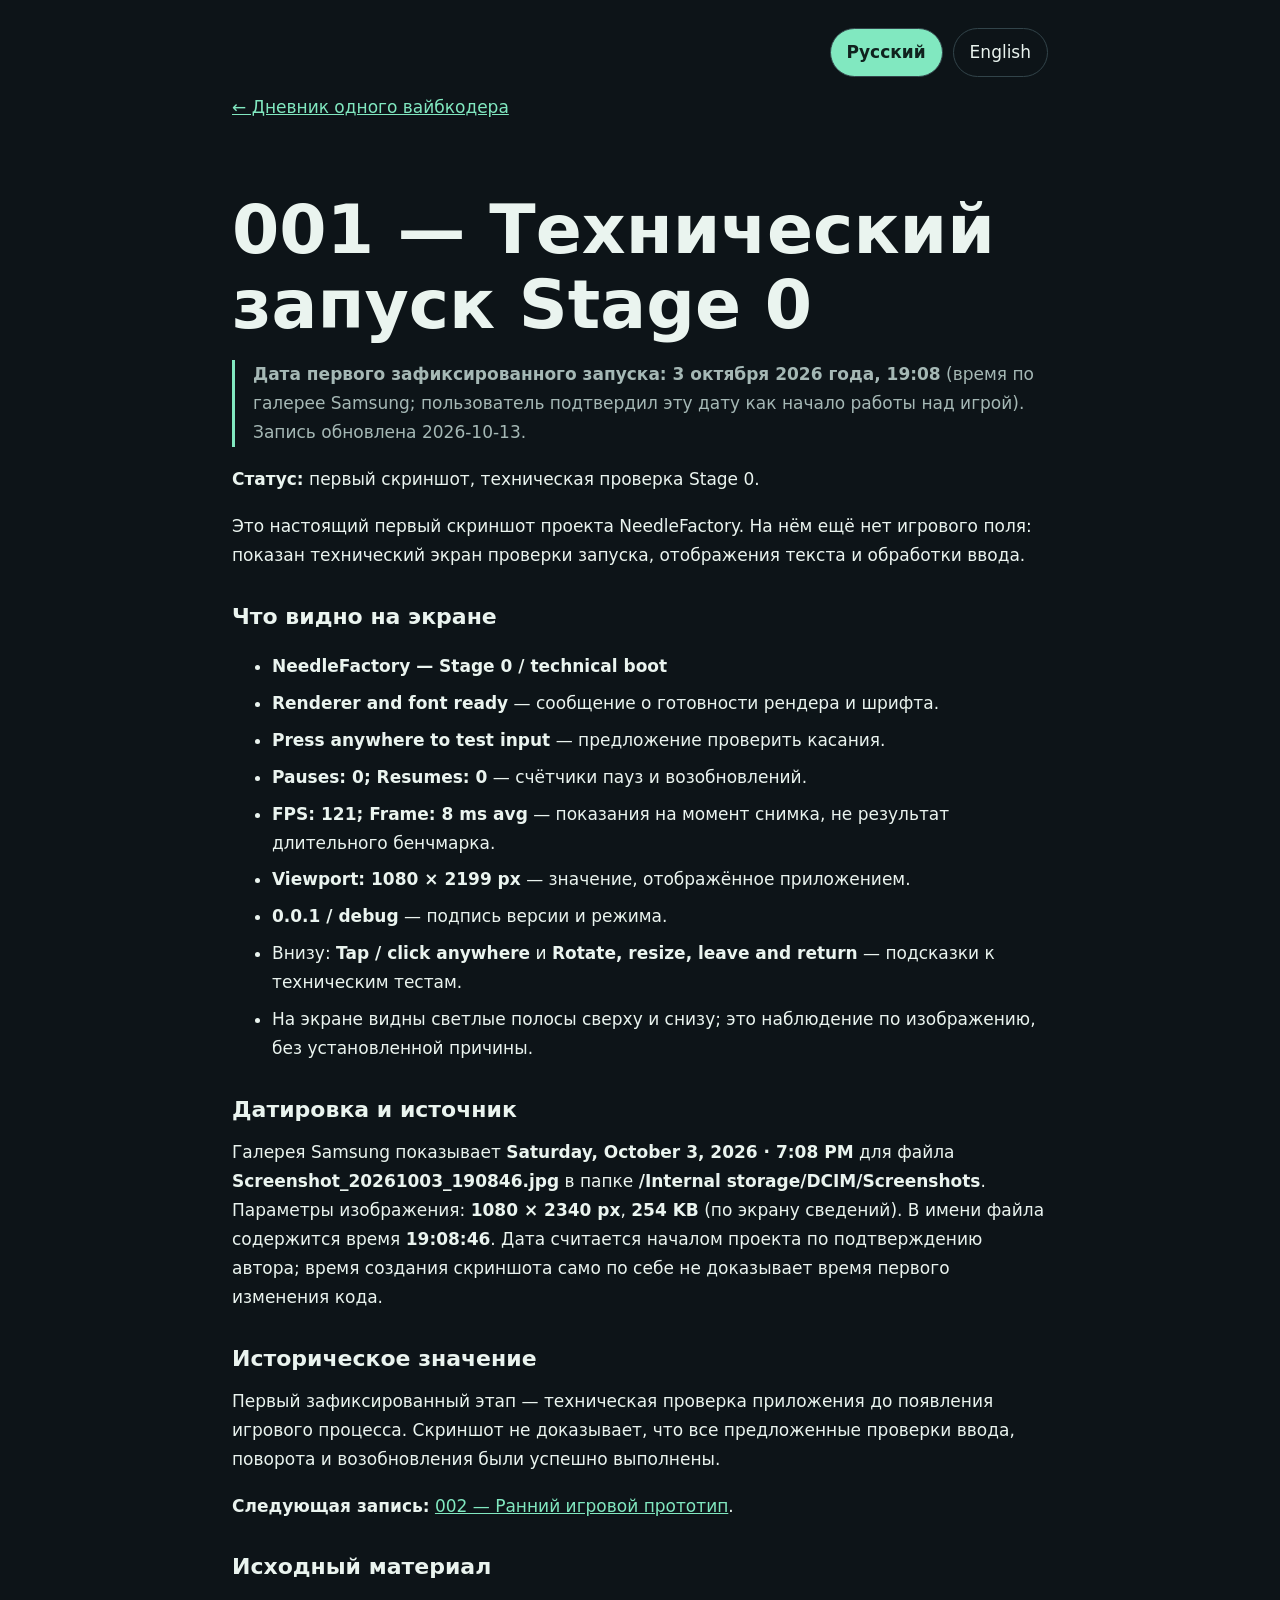
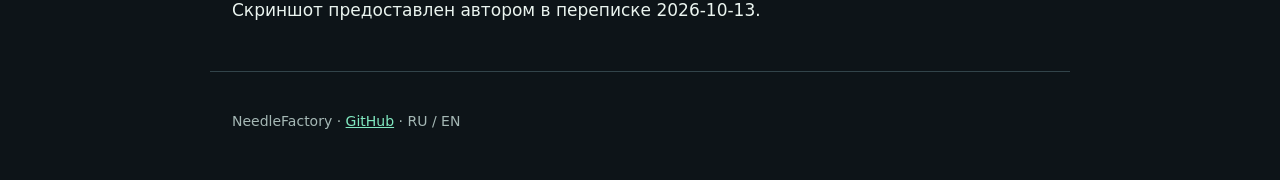
==== docs/devlog/001-first-test-launch.html @ 066f2a44 "docs: show prototype screenshot and publish bilingual devlog pages" ====
<!doctype html>
<html lang="ru"><head><meta charset="utf-8"><meta name="viewport" content="width=device-width, initial-scale=1"><title>001 — Технический запуск Stage 0 — NeedleFactory</title><link rel="stylesheet" href="../assets/devlog.css"></head>
<body data-ru-title="001 — Технический запуск Stage 0 — NeedleFactory" data-en-title="001 — Stage 0 Technical Boot — NeedleFactory"><header><nav class="lang" aria-label="Language"><button type="button" data-setlang="ru" aria-pressed="true">Русский</button><button type="button" data-setlang="en" aria-pressed="false">English</button></nav><a class="back" href="../index.html"><span data-lang="ru">← Дневник одного вайбкодера</span><span data-lang="en" hidden>← Diary of a Vibe Coder</span></a></header>
<main class="post"><article data-lang="ru"><h1>001 — Технический запуск Stage 0</h1><blockquote>
<p><strong>Дата первого зафиксированного запуска: 3 октября 2026 года, 19:08</strong> (время по галерее Samsung; пользователь подтвердил эту дату как начало работы над игрой). Запись обновлена 2026-10-13.  </p>
</blockquote>
<p><strong>Статус:</strong> первый скриншот, техническая проверка Stage 0.</p>
<p>Это настоящий первый скриншот проекта NeedleFactory. На нём ещё нет игрового поля: показан технический экран проверки запуска, отображения текста и обработки ввода.</p>
<h3>Что видно на экране</h3>
<ul>
<li><strong>NeedleFactory — Stage 0 / technical boot</strong></li>
<li><strong>Renderer and font ready</strong> — сообщение о готовности рендера и шрифта.</li>
<li><strong>Press anywhere to test input</strong> — предложение проверить касания.</li>
<li><strong>Pauses: 0; Resumes: 0</strong> — счётчики пауз и возобновлений.</li>
<li><strong>FPS: 121; Frame: 8 ms avg</strong> — показания на момент снимка, не результат длительного бенчмарка.</li>
<li><strong>Viewport: 1080 × 2199 px</strong> — значение, отображённое приложением.</li>
<li><strong>0.0.1 / debug</strong> — подпись версии и режима.</li>
<li>Внизу: <strong>Tap / click anywhere</strong> и <strong>Rotate, resize, leave and return</strong> — подсказки к техническим тестам.</li>
<li>На экране видны светлые полосы сверху и снизу; это наблюдение по изображению, без установленной причины.</li>
</ul>
<h3>Датировка и источник</h3>
<p>Галерея Samsung показывает <strong>Saturday, October 3, 2026 · 7:08 PM</strong> для файла <strong>Screenshot_20261003_190846.jpg</strong> в папке <strong>/Internal storage/DCIM/Screenshots</strong>. Параметры изображения: <strong>1080 × 2340 px</strong>, <strong>254 KB</strong> (по экрану сведений). В имени файла содержится время <strong>19:08:46</strong>. Дата считается началом проекта по подтверждению автора; время создания скриншота само по себе не доказывает время первого изменения кода.</p>
<h3>Историческое значение</h3>
<p>Первый зафиксированный этап — техническая проверка приложения до появления игрового процесса. Скриншот не доказывает, что все предложенные проверки ввода, поворота и возобновления были успешно выполнены.</p>
<p><strong>Следующая запись:</strong> <a href="002-early-gameplay-prototype.html">002 — Ранний игровой прототип</a>.</p>
<h3>Исходный материал</h3>
<p>Скриншот предоставлен автором в переписке 2026-10-13.</p>
</article><article data-lang="en" hidden><h1>001 — Stage 0 Technical Boot</h1><blockquote>
<p><strong>First documented launch: October 3, 2026, 7:08 PM</strong> (Samsung Gallery timestamp; the creator confirms this as the project&#39;s starting date). Entry updated on 2026-10-13.</p>
</blockquote>
<p><strong>Status:</strong> first screenshot, Stage 0 technical boot.</p>
<p>This is the actual first screenshot of NeedleFactory. There is no gameplay field yet: the screen is for checking application startup, text rendering, and input handling.</p>
<h3>Visible details</h3>
<ul>
<li><strong>NeedleFactory — Stage 0 / technical boot</strong></li>
<li><strong>Renderer and font ready</strong> — renderer/font readiness message.</li>
<li><strong>Press anywhere to test input</strong> — prompt to test touch input.</li>
<li><strong>Pauses: 0; Resumes: 0</strong> — pause/resume counters.</li>
<li><strong>FPS: 121; Frame: 8 ms avg</strong> — snapshot readings, not a sustained benchmark.</li>
<li><strong>Viewport: 1080 × 2199 px</strong> — value displayed by the application.</li>
<li><strong>0.0.1 / debug</strong> — displayed version and mode.</li>
<li>Bottom instructions: <strong>Tap / click anywhere</strong> and <strong>Rotate, resize, leave and return</strong>.</li>
<li>Light bands are visible at the top and bottom; their cause is not established.</li>
</ul>
<h3>Dating and provenance</h3>
<p>Samsung Gallery shows <strong>Saturday, October 3, 2026 · 7:08 PM</strong> for <strong>Screenshot_20261003_190846.jpg</strong>, located in <strong>/Internal storage/DCIM/Screenshots</strong>. Displayed image details: <strong>1080 × 2340 px</strong>, <strong>254 KB</strong>. The filename encodes <strong>19:08:46</strong>. The creator identifies this date as the start of the project; the screenshot timestamp alone does not establish the time of the first code change.</p>
<h3>Historical significance</h3>
<p>The first documented stage is a technical boot test before gameplay was introduced. The screenshot alone does not confirm that input, rotation, or resume tests were successfully completed.</p>
<p><strong>Next entry:</strong> <a href="002-early-gameplay-prototype.html">002 — Early gameplay prototype</a>.</p>
<h3>Source material</h3>
<p>Screenshot supplied by the creator in conversation on 2026-10-13.</p>
</article></main>
<footer><p>NeedleFactory · <a href="https://github.com/sirdimitry/NeedleFactory">GitHub</a> · RU / EN</p></footer><script src="../assets/devlog.js" defer></script></body></html>
---- docs/assets/devlog.css ----
:root{color-scheme:dark;--bg:#0d1418;--panel:#172328;--ink:#eaf4ef;--muted:#a5b8b5;--accent:#81e8c0;--line:#32444a}*{box-sizing:border-box}body{margin:0;background:var(--bg);color:var(--ink);font:17px/1.7 system-ui,-apple-system,Segoe UI,Arial,sans-serif}a{color:var(--accent)}header,main,footer{max-width:860px;margin:auto;padding:28px 22px}.hero{padding:66px 0 40px}.eyebrow{font-size:13px;letter-spacing:.14em;text-transform:uppercase;color:var(--accent);font-weight:700}h1{font-size:clamp(38px,7vw,68px);line-height:1.1;margin:15px 0}h2{font-size:28px;line-height:1.25}h3{font-size:22px;margin-bottom:6px}p{margin:10px 0 18px}.lead{font-size:21px;color:var(--muted);max-width:690px}.lang{display:flex;gap:10px;justify-content:flex-end}.lang button{border:1px solid var(--line);border-radius:30px;background:transparent;color:var(--ink);padding:9px 16px;cursor:pointer;font:inherit}.lang button[aria-pressed=true]{background:var(--accent);color:#10221e;font-weight:700}.entry{border:1px solid var(--line);background:var(--panel);border-radius:18px;padding:24px;margin:20px 0}.meta{font-size:13px;color:var(--accent);font-weight:700;text-transform:uppercase;letter-spacing:.06em}.entry p{color:var(--muted)}.entry strong{color:var(--ink)}.tag{display:inline-block;border:1px solid var(--line);border-radius:20px;padding:2px 11px;color:var(--muted);font-size:13px}footer{color:var(--muted);font-size:14px;border-top:1px solid var(--line)}[hidden]{display:none!important}@media(max-width:600px){.hero{padding:35px 0 18px}.entry{padding:18px}header,main,footer{padding:20px 16px}}
.screenshot{margin:24px 0}.screenshot a{display:block}.screenshot img{display:block;width:100%;height:auto;border:1px solid var(--line);border-radius:12px;background:var(--bg)}.screenshot.portrait{max-width:360px;margin:24px auto}.screenshot figcaption{margin-top:10px;color:var(--muted);font-size:14px;line-height:1.6}.post{overflow-wrap:anywhere}.post h2{margin-top:36px}.post h3{margin-top:28px}.post li{margin:8px 0}.post blockquote{margin:18px 0;padding-left:18px;border-left:3px solid var(--accent);color:var(--muted)}.post-nav{display:flex;flex-wrap:wrap;gap:16px;justify-content:space-between}.back{display:inline-block;margin-top:16px}:focus-visible{outline:3px solid var(--accent);outline-offset:4px}
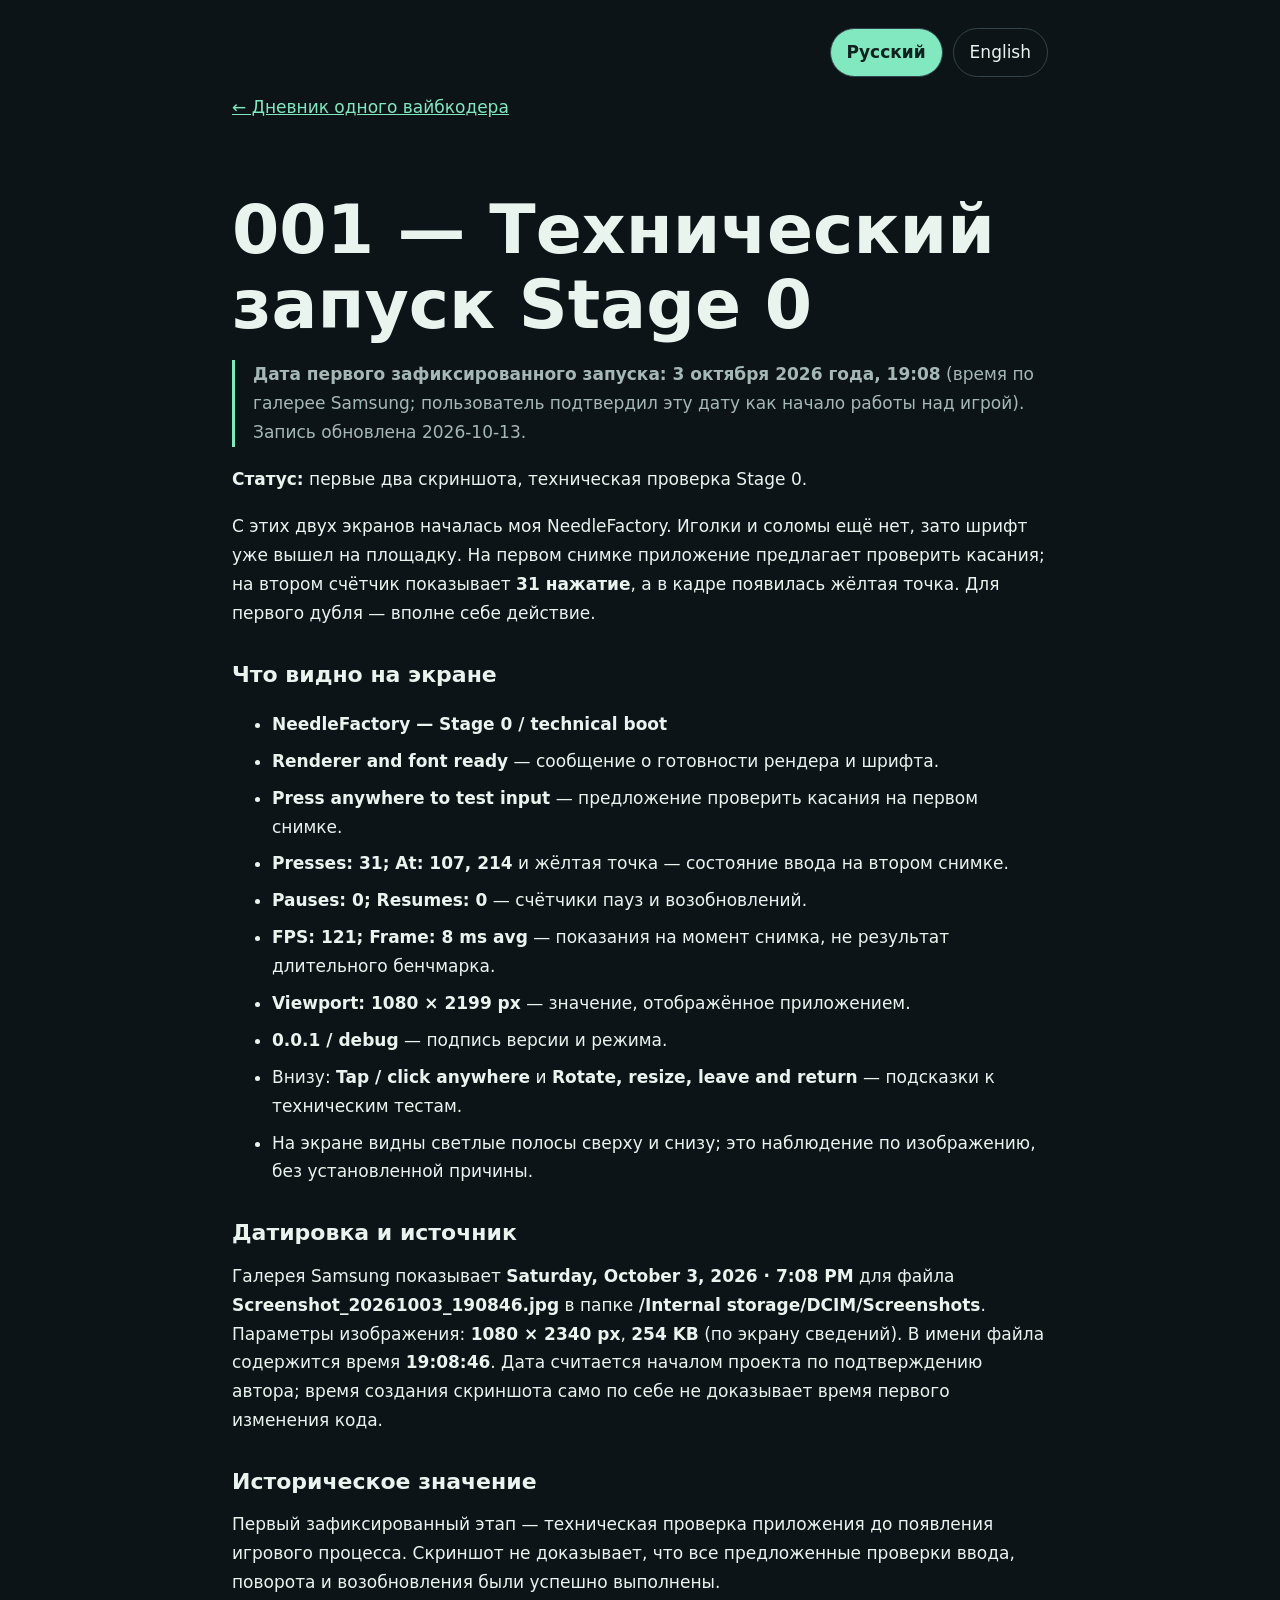
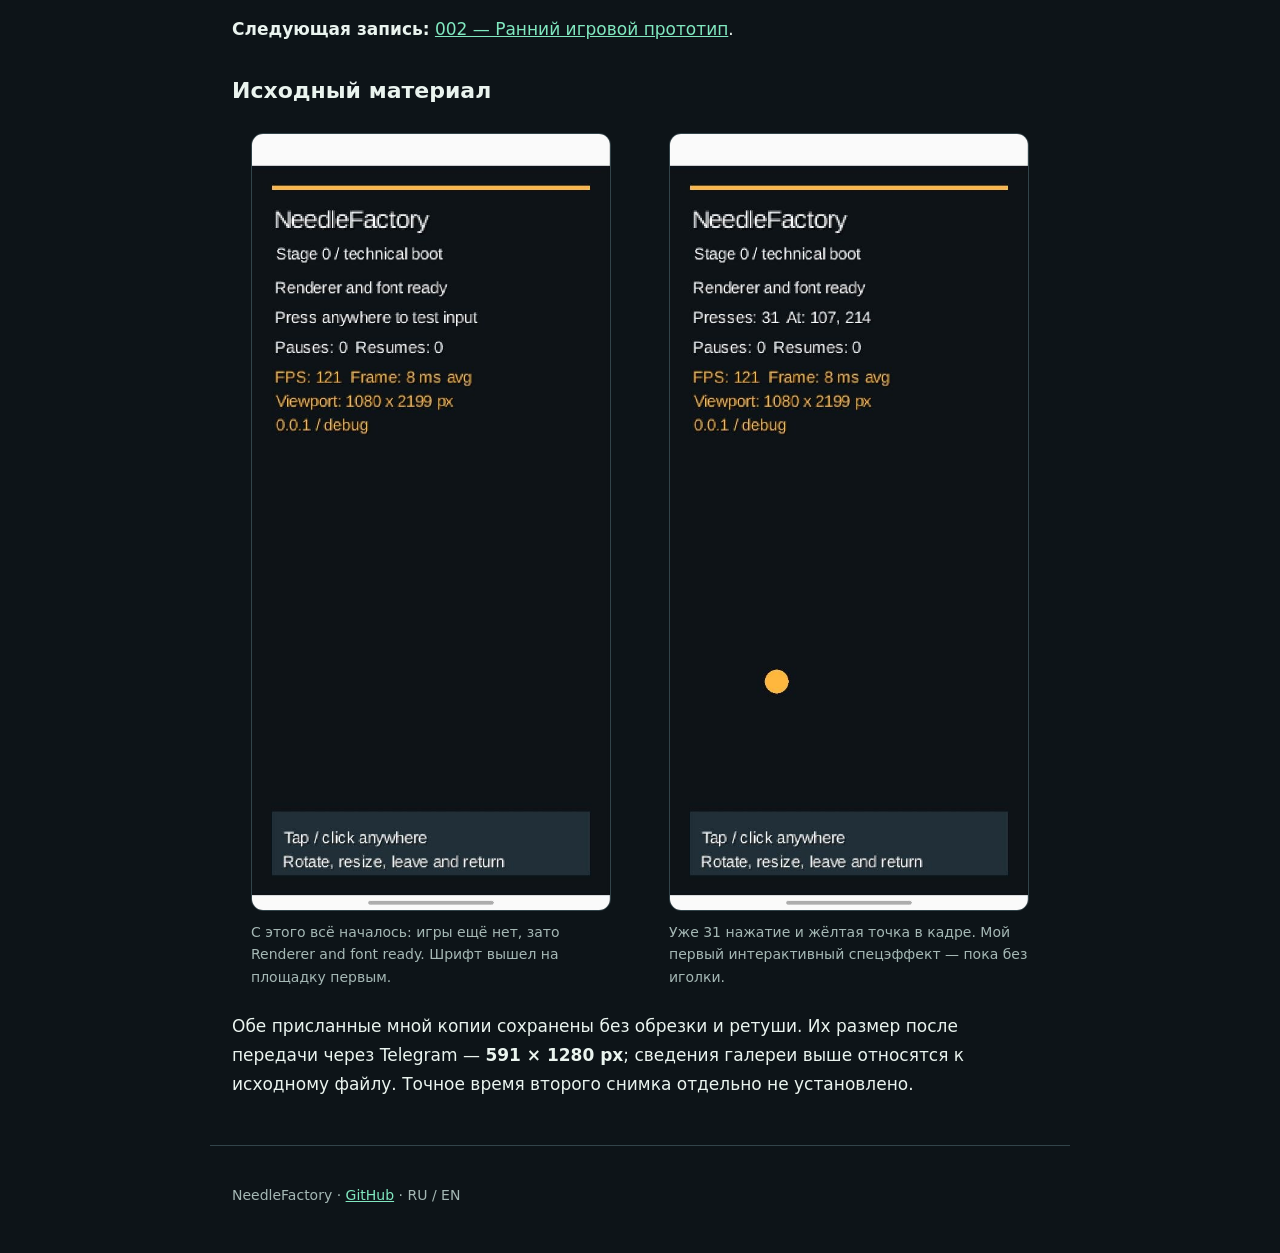
==== commit 26ad547b: "docs: add original Stage 0 and orientation screenshots to devlog" ====
--- a/docs/devlog/001-first-test-launch.html
+++ b/docs/devlog/001-first-test-launch.html
@@ -4,13 +4,14 @@
 <main class="post"><article data-lang="ru"><h1>001 — Технический запуск Stage 0</h1><blockquote>
 <p><strong>Дата первого зафиксированного запуска: 3 октября 2026 года, 19:08</strong> (время по галерее Samsung; пользователь подтвердил эту дату как начало работы над игрой). Запись обновлена 2026-10-13.  </p>
 </blockquote>
-<p><strong>Статус:</strong> первый скриншот, техническая проверка Stage 0.</p>
-<p>Это настоящий первый скриншот проекта NeedleFactory. На нём ещё нет игрового поля: показан технический экран проверки запуска, отображения текста и обработки ввода.</p>
+<p><strong>Статус:</strong> первые два скриншота, техническая проверка Stage 0.</p>
+<p>С этих двух экранов началась моя NeedleFactory. Иголки и соломы ещё нет, зато шрифт уже вышел на площадку. На первом снимке приложение предлагает проверить касания; на втором счётчик показывает <strong>31 нажатие</strong>, а в кадре появилась жёлтая точка. Для первого дубля — вполне себе действие.</p>
 <h3>Что видно на экране</h3>
 <ul>
 <li><strong>NeedleFactory — Stage 0 / technical boot</strong></li>
 <li><strong>Renderer and font ready</strong> — сообщение о готовности рендера и шрифта.</li>
-<li><strong>Press anywhere to test input</strong> — предложение проверить касания.</li>
+<li><strong>Press anywhere to test input</strong> — предложение проверить касания на первом снимке.</li>
+<li><strong>Presses: 31; At: 107, 214</strong> и жёлтая точка — состояние ввода на втором снимке.</li>
 <li><strong>Pauses: 0; Resumes: 0</strong> — счётчики пауз и возобновлений.</li>
 <li><strong>FPS: 121; Frame: 8 ms avg</strong> — показания на момент снимка, не результат длительного бенчмарка.</li>
 <li><strong>Viewport: 1080 × 2199 px</strong> — значение, отображённое приложением.</li>
@@ -24,17 +25,21 @@
 <p>Первый зафиксированный этап — техническая проверка приложения до появления игрового процесса. Скриншот не доказывает, что все предложенные проверки ввода, поворота и возобновления были успешно выполнены.</p>
 <p><strong>Следующая запись:</strong> <a href="002-early-gameplay-prototype.html">002 — Ранний игровой прототип</a>.</p>
 <h3>Исходный материал</h3>
-<p>Скриншот предоставлен автором в переписке 2026-10-13.</p>
+<div class="screenshot-gallery"><figure class="screenshot portrait"><a href="../assets/screenshots/001-stage0-start.jpg" aria-label="Открыть исходный скриншот"><img src="../assets/screenshots/001-stage0-start.jpg" width="591" height="1280" loading="lazy" decoding="async" alt="Первый экран NeedleFactory: Stage 0, Renderer and font ready, приглашение проверить касания, версия 0.0.1 / debug."></a><figcaption>С этого всё началось: игры ещё нет, зато Renderer and font ready. Шрифт вышел на площадку первым.</figcaption></figure>
+<figure class="screenshot portrait"><a href="../assets/screenshots/001-stage0-input.jpg" aria-label="Открыть исходный скриншот"><img src="../assets/screenshots/001-stage0-input.jpg" width="591" height="1280" loading="lazy" decoding="async" alt="Проверка касаний в NeedleFactory Stage 0: Presses: 31, At: 107, 214 и жёлтая точка на экране."></a><figcaption>Уже 31 нажатие и жёлтая точка в кадре. Мой первый интерактивный спецэффект — пока без иголки.</figcaption></figure></div>
+
+<p>Обе присланные мной копии сохранены без обрезки и ретуши. Их размер после передачи через Telegram — <strong>591 × 1280 px</strong>; сведения галереи выше относятся к исходному файлу. Точное время второго снимка отдельно не установлено.</p>
 </article><article data-lang="en" hidden><h1>001 — Stage 0 Technical Boot</h1><blockquote>
 <p><strong>First documented launch: October 3, 2026, 7:08 PM</strong> (Samsung Gallery timestamp; the creator confirms this as the project&#39;s starting date). Entry updated on 2026-10-13.</p>
 </blockquote>
-<p><strong>Status:</strong> first screenshot, Stage 0 technical boot.</p>
-<p>This is the actual first screenshot of NeedleFactory. There is no gameplay field yet: the screen is for checking application startup, text rendering, and input handling.</p>
+<p><strong>Status:</strong> first two screenshots, Stage 0 technical boot.</p>
+<p>My NeedleFactory started with these two screens. No needle or straw yet, but the font had already arrived on set. The first screenshot asks me to test touch input; the second shows <strong>31 presses</strong> and a yellow dot in the frame. A respectable amount of action for a first take.</p>
 <h3>Visible details</h3>
 <ul>
 <li><strong>NeedleFactory — Stage 0 / technical boot</strong></li>
 <li><strong>Renderer and font ready</strong> — renderer/font readiness message.</li>
-<li><strong>Press anywhere to test input</strong> — prompt to test touch input.</li>
+<li><strong>Press anywhere to test input</strong> — touch input prompt in the first screenshot.</li>
+<li><strong>Presses: 31; At: 107, 214</strong> and a yellow dot — input state in the second screenshot.</li>
 <li><strong>Pauses: 0; Resumes: 0</strong> — pause/resume counters.</li>
 <li><strong>FPS: 121; Frame: 8 ms avg</strong> — snapshot readings, not a sustained benchmark.</li>
 <li><strong>Viewport: 1080 × 2199 px</strong> — value displayed by the application.</li>
@@ -48,6 +53,9 @@
 <p>The first documented stage is a technical boot test before gameplay was introduced. The screenshot alone does not confirm that input, rotation, or resume tests were successfully completed.</p>
 <p><strong>Next entry:</strong> <a href="002-early-gameplay-prototype.html">002 — Early gameplay prototype</a>.</p>
 <h3>Source material</h3>
-<p>Screenshot supplied by the creator in conversation on 2026-10-13.</p>
+<div class="screenshot-gallery"><figure class="screenshot portrait"><a href="../assets/screenshots/001-stage0-start.jpg" aria-label="Open original screenshot"><img src="../assets/screenshots/001-stage0-start.jpg" width="591" height="1280" loading="lazy" decoding="async" alt="First NeedleFactory screen: Stage 0, Renderer and font ready, touch input prompt, version 0.0.1 / debug."></a><figcaption>Where it all began: no game yet, but Renderer and font ready. The font was the first to arrive on set.</figcaption></figure>
+<figure class="screenshot portrait"><a href="../assets/screenshots/001-stage0-input.jpg" aria-label="Open original screenshot"><img src="../assets/screenshots/001-stage0-input.jpg" width="591" height="1280" loading="lazy" decoding="async" alt="NeedleFactory Stage 0 input check: Presses: 31, At: 107, 214 and a yellow dot on screen."></a><figcaption>31 presses and a yellow dot in the frame. My first interactive special effect — still no needle.</figcaption></figure></div>
+
+<p>Both copies I supplied are stored without cropping or retouching. Their dimensions after transfer through Telegram are <strong>591 × 1280 px</strong>; the Gallery details above refer to the original file. The exact time of the second screenshot has not been separately confirmed.</p>
 </article></main>
 <footer><p>NeedleFactory · <a href="https://github.com/sirdimitry/NeedleFactory">GitHub</a> · RU / EN</p></footer><script src="../assets/devlog.js" defer></script></body></html>
--- a/docs/assets/devlog.css
+++ b/docs/assets/devlog.css
@@ -1,2 +1,4 @@
 :root{color-scheme:dark;--bg:#0d1418;--panel:#172328;--ink:#eaf4ef;--muted:#a5b8b5;--accent:#81e8c0;--line:#32444a}*{box-sizing:border-box}body{margin:0;background:var(--bg);color:var(--ink);font:17px/1.7 system-ui,-apple-system,Segoe UI,Arial,sans-serif}a{color:var(--accent)}header,main,footer{max-width:860px;margin:auto;padding:28px 22px}.hero{padding:66px 0 40px}.eyebrow{font-size:13px;letter-spacing:.14em;text-transform:uppercase;color:var(--accent);font-weight:700}h1{font-size:clamp(38px,7vw,68px);line-height:1.1;margin:15px 0}h2{font-size:28px;line-height:1.25}h3{font-size:22px;margin-bottom:6px}p{margin:10px 0 18px}.lead{font-size:21px;color:var(--muted);max-width:690px}.lang{display:flex;gap:10px;justify-content:flex-end}.lang button{border:1px solid var(--line);border-radius:30px;background:transparent;color:var(--ink);padding:9px 16px;cursor:pointer;font:inherit}.lang button[aria-pressed=true]{background:var(--accent);color:#10221e;font-weight:700}.entry{border:1px solid var(--line);background:var(--panel);border-radius:18px;padding:24px;margin:20px 0}.meta{font-size:13px;color:var(--accent);font-weight:700;text-transform:uppercase;letter-spacing:.06em}.entry p{color:var(--muted)}.entry strong{color:var(--ink)}.tag{display:inline-block;border:1px solid var(--line);border-radius:20px;padding:2px 11px;color:var(--muted);font-size:13px}footer{color:var(--muted);font-size:14px;border-top:1px solid var(--line)}[hidden]{display:none!important}@media(max-width:600px){.hero{padding:35px 0 18px}.entry{padding:18px}header,main,footer{padding:20px 16px}}
 .screenshot{margin:24px 0}.screenshot a{display:block}.screenshot img{display:block;width:100%;height:auto;border:1px solid var(--line);border-radius:12px;background:var(--bg)}.screenshot.portrait{max-width:360px;margin:24px auto}.screenshot figcaption{margin-top:10px;color:var(--muted);font-size:14px;line-height:1.6}.post{overflow-wrap:anywhere}.post h2{margin-top:36px}.post h3{margin-top:28px}.post li{margin:8px 0}.post blockquote{margin:18px 0;padding-left:18px;border-left:3px solid var(--accent);color:var(--muted)}.post-nav{display:flex;flex-wrap:wrap;gap:16px;justify-content:space-between}.back{display:inline-block;margin-top:16px}:focus-visible{outline:3px solid var(--accent);outline-offset:4px}
+
+.screenshot-gallery{display:grid;grid-template-columns:repeat(2,minmax(0,1fr));gap:20px;margin:24px 0;align-items:start;justify-items:center}.screenshot-gallery .screenshot{margin:0;width:100%;min-width:0}@media(max-width:600px){.screenshot-gallery{grid-template-columns:minmax(0,1fr)}}
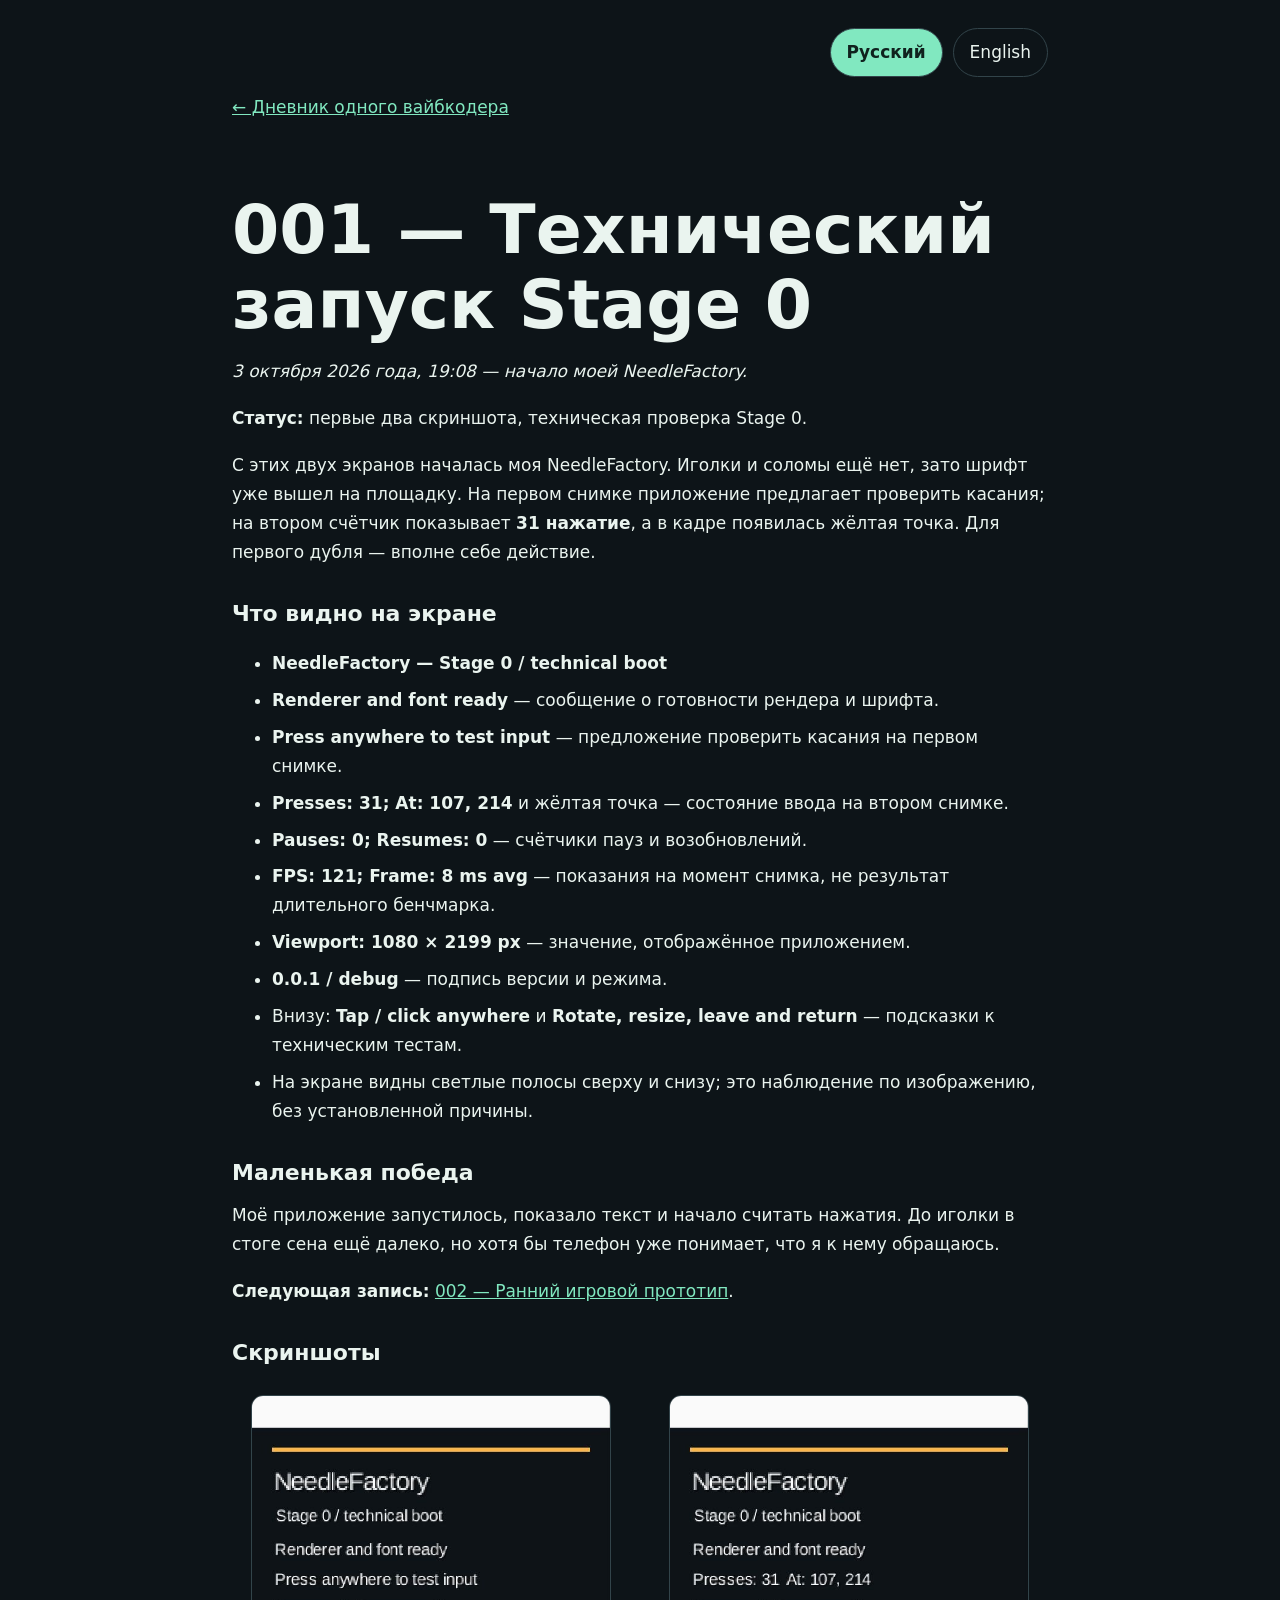
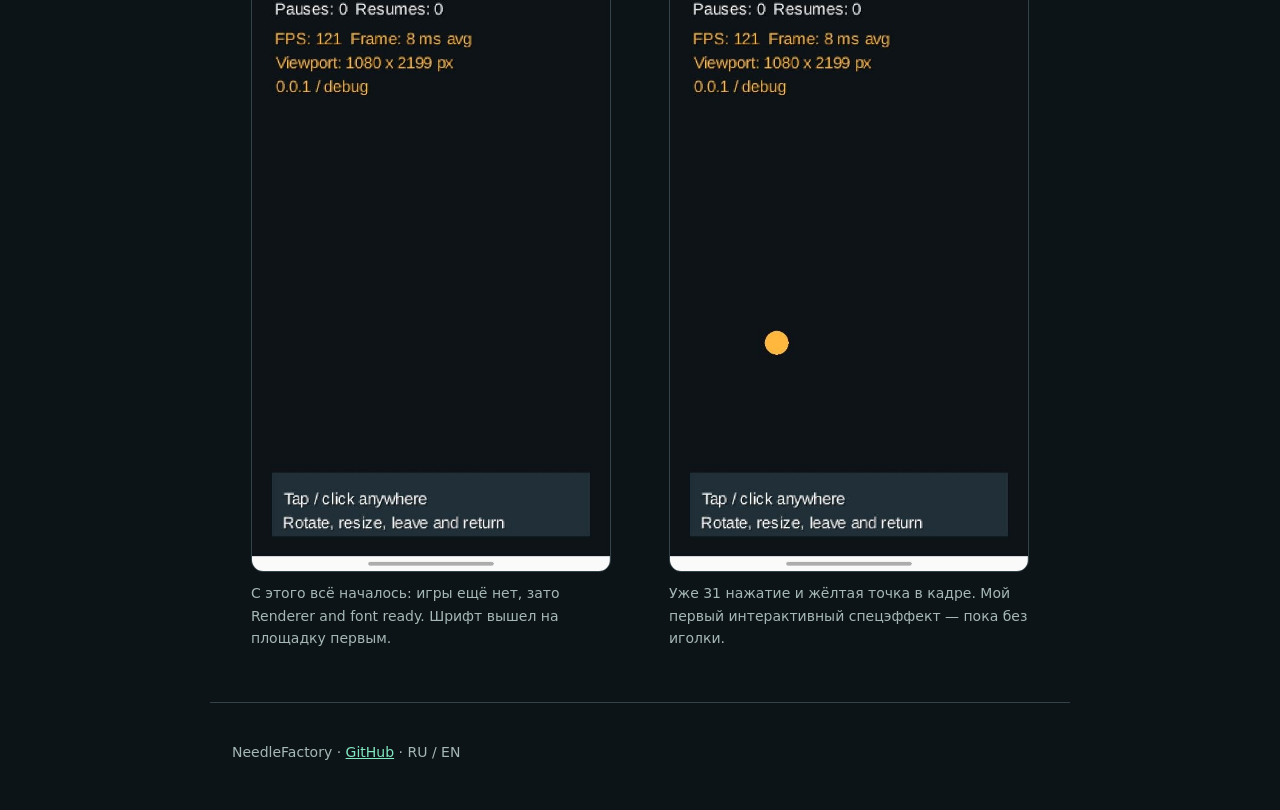
==== commit 2cfe3a66: "docs: remove screenshot provenance and editorial metadata from devlog" ====
--- a/docs/devlog/001-first-test-launch.html
+++ b/docs/devlog/001-first-test-launch.html
@@ -1,9 +1,7 @@
 <!doctype html>
 <html lang="ru"><head><meta charset="utf-8"><meta name="viewport" content="width=device-width, initial-scale=1"><title>001 — Технический запуск Stage 0 — NeedleFactory</title><link rel="stylesheet" href="../assets/devlog.css"></head>
 <body data-ru-title="001 — Технический запуск Stage 0 — NeedleFactory" data-en-title="001 — Stage 0 Technical Boot — NeedleFactory"><header><nav class="lang" aria-label="Language"><button type="button" data-setlang="ru" aria-pressed="true">Русский</button><button type="button" data-setlang="en" aria-pressed="false">English</button></nav><a class="back" href="../index.html"><span data-lang="ru">← Дневник одного вайбкодера</span><span data-lang="en" hidden>← Diary of a Vibe Coder</span></a></header>
-<main class="post"><article data-lang="ru"><h1>001 — Технический запуск Stage 0</h1><blockquote>
-<p><strong>Дата первого зафиксированного запуска: 3 октября 2026 года, 19:08</strong> (время по галерее Samsung; пользователь подтвердил эту дату как начало работы над игрой). Запись обновлена 2026-10-13.  </p>
-</blockquote>
+<main class="post"><article data-lang="ru"><h1>001 — Технический запуск Stage 0</h1><p><em>3 октября 2026 года, 19:08 — начало моей NeedleFactory.</em></p>
 <p><strong>Статус:</strong> первые два скриншота, техническая проверка Stage 0.</p>
 <p>С этих двух экранов началась моя NeedleFactory. Иголки и соломы ещё нет, зато шрифт уже вышел на площадку. На первом снимке приложение предлагает проверить касания; на втором счётчик показывает <strong>31 нажатие</strong>, а в кадре появилась жёлтая точка. Для первого дубля — вполне себе действие.</p>
 <h3>Что видно на экране</h3>
@@ -19,19 +17,12 @@
 <li>Внизу: <strong>Tap / click anywhere</strong> и <strong>Rotate, resize, leave and return</strong> — подсказки к техническим тестам.</li>
 <li>На экране видны светлые полосы сверху и снизу; это наблюдение по изображению, без установленной причины.</li>
 </ul>
-<h3>Датировка и источник</h3>
-<p>Галерея Samsung показывает <strong>Saturday, October 3, 2026 · 7:08 PM</strong> для файла <strong>Screenshot_20261003_190846.jpg</strong> в папке <strong>/Internal storage/DCIM/Screenshots</strong>. Параметры изображения: <strong>1080 × 2340 px</strong>, <strong>254 KB</strong> (по экрану сведений). В имени файла содержится время <strong>19:08:46</strong>. Дата считается началом проекта по подтверждению автора; время создания скриншота само по себе не доказывает время первого изменения кода.</p>
-<h3>Историческое значение</h3>
-<p>Первый зафиксированный этап — техническая проверка приложения до появления игрового процесса. Скриншот не доказывает, что все предложенные проверки ввода, поворота и возобновления были успешно выполнены.</p>
+<h3>Маленькая победа</h3>
+<p>Моё приложение запустилось, показало текст и начало считать нажатия. До иголки в стоге сена ещё далеко, но хотя бы телефон уже понимает, что я к нему обращаюсь.</p>
 <p><strong>Следующая запись:</strong> <a href="002-early-gameplay-prototype.html">002 — Ранний игровой прототип</a>.</p>
-<h3>Исходный материал</h3>
+<h3>Скриншоты</h3>
 <div class="screenshot-gallery"><figure class="screenshot portrait"><a href="../assets/screenshots/001-stage0-start.jpg" aria-label="Открыть исходный скриншот"><img src="../assets/screenshots/001-stage0-start.jpg" width="591" height="1280" loading="lazy" decoding="async" alt="Первый экран NeedleFactory: Stage 0, Renderer and font ready, приглашение проверить касания, версия 0.0.1 / debug."></a><figcaption>С этого всё началось: игры ещё нет, зато Renderer and font ready. Шрифт вышел на площадку первым.</figcaption></figure>
-<figure class="screenshot portrait"><a href="../assets/screenshots/001-stage0-input.jpg" aria-label="Открыть исходный скриншот"><img src="../assets/screenshots/001-stage0-input.jpg" width="591" height="1280" loading="lazy" decoding="async" alt="Проверка касаний в NeedleFactory Stage 0: Presses: 31, At: 107, 214 и жёлтая точка на экране."></a><figcaption>Уже 31 нажатие и жёлтая точка в кадре. Мой первый интерактивный спецэффект — пока без иголки.</figcaption></figure></div>
-
-<p>Обе присланные мной копии сохранены без обрезки и ретуши. Их размер после передачи через Telegram — <strong>591 × 1280 px</strong>; сведения галереи выше относятся к исходному файлу. Точное время второго снимка отдельно не установлено.</p>
-</article><article data-lang="en" hidden><h1>001 — Stage 0 Technical Boot</h1><blockquote>
-<p><strong>First documented launch: October 3, 2026, 7:08 PM</strong> (Samsung Gallery timestamp; the creator confirms this as the project&#39;s starting date). Entry updated on 2026-10-13.</p>
-</blockquote>
+<figure class="screenshot portrait"><a href="../assets/screenshots/001-stage0-input.jpg" aria-label="Открыть исходный скриншот"><img src="../assets/screenshots/001-stage0-input.jpg" width="591" height="1280" loading="lazy" decoding="async" alt="Проверка касаний в NeedleFactory Stage 0: Presses: 31, At: 107, 214 и жёлтая точка на экране."></a><figcaption>Уже 31 нажатие и жёлтая точка в кадре. Мой первый интерактивный спецэффект — пока без иголки.</figcaption></figure></div></article><article data-lang="en" hidden><h1>001 — Stage 0 Technical Boot</h1><p><em>October 3, 2026, 7:08 PM — the beginning of my NeedleFactory.</em></p>
 <p><strong>Status:</strong> first two screenshots, Stage 0 technical boot.</p>
 <p>My NeedleFactory started with these two screens. No needle or straw yet, but the font had already arrived on set. The first screenshot asks me to test touch input; the second shows <strong>31 presses</strong> and a yellow dot in the frame. A respectable amount of action for a first take.</p>
 <h3>Visible details</h3>
@@ -47,15 +38,10 @@
 <li>Bottom instructions: <strong>Tap / click anywhere</strong> and <strong>Rotate, resize, leave and return</strong>.</li>
 <li>Light bands are visible at the top and bottom; their cause is not established.</li>
 </ul>
-<h3>Dating and provenance</h3>
-<p>Samsung Gallery shows <strong>Saturday, October 3, 2026 · 7:08 PM</strong> for <strong>Screenshot_20261003_190846.jpg</strong>, located in <strong>/Internal storage/DCIM/Screenshots</strong>. Displayed image details: <strong>1080 × 2340 px</strong>, <strong>254 KB</strong>. The filename encodes <strong>19:08:46</strong>. The creator identifies this date as the start of the project; the screenshot timestamp alone does not establish the time of the first code change.</p>
-<h3>Historical significance</h3>
-<p>The first documented stage is a technical boot test before gameplay was introduced. The screenshot alone does not confirm that input, rotation, or resume tests were successfully completed.</p>
+<h3>A small win</h3>
+<p>My app launched, displayed text, and started counting presses. The needle in the haystack was still a long way off, but at least the phone knew I was talking to it.</p>
 <p><strong>Next entry:</strong> <a href="002-early-gameplay-prototype.html">002 — Early gameplay prototype</a>.</p>
-<h3>Source material</h3>
+<h3>Screenshots</h3>
 <div class="screenshot-gallery"><figure class="screenshot portrait"><a href="../assets/screenshots/001-stage0-start.jpg" aria-label="Open original screenshot"><img src="../assets/screenshots/001-stage0-start.jpg" width="591" height="1280" loading="lazy" decoding="async" alt="First NeedleFactory screen: Stage 0, Renderer and font ready, touch input prompt, version 0.0.1 / debug."></a><figcaption>Where it all began: no game yet, but Renderer and font ready. The font was the first to arrive on set.</figcaption></figure>
-<figure class="screenshot portrait"><a href="../assets/screenshots/001-stage0-input.jpg" aria-label="Open original screenshot"><img src="../assets/screenshots/001-stage0-input.jpg" width="591" height="1280" loading="lazy" decoding="async" alt="NeedleFactory Stage 0 input check: Presses: 31, At: 107, 214 and a yellow dot on screen."></a><figcaption>31 presses and a yellow dot in the frame. My first interactive special effect — still no needle.</figcaption></figure></div>
-
-<p>Both copies I supplied are stored without cropping or retouching. Their dimensions after transfer through Telegram are <strong>591 × 1280 px</strong>; the Gallery details above refer to the original file. The exact time of the second screenshot has not been separately confirmed.</p>
-</article></main>
+<figure class="screenshot portrait"><a href="../assets/screenshots/001-stage0-input.jpg" aria-label="Open original screenshot"><img src="../assets/screenshots/001-stage0-input.jpg" width="591" height="1280" loading="lazy" decoding="async" alt="NeedleFactory Stage 0 input check: Presses: 31, At: 107, 214 and a yellow dot on screen."></a><figcaption>31 presses and a yellow dot in the frame. My first interactive special effect — still no needle.</figcaption></figure></div></article></main>
 <footer><p>NeedleFactory · <a href="https://github.com/sirdimitry/NeedleFactory">GitHub</a> · RU / EN</p></footer><script src="../assets/devlog.js" defer></script></body></html>
